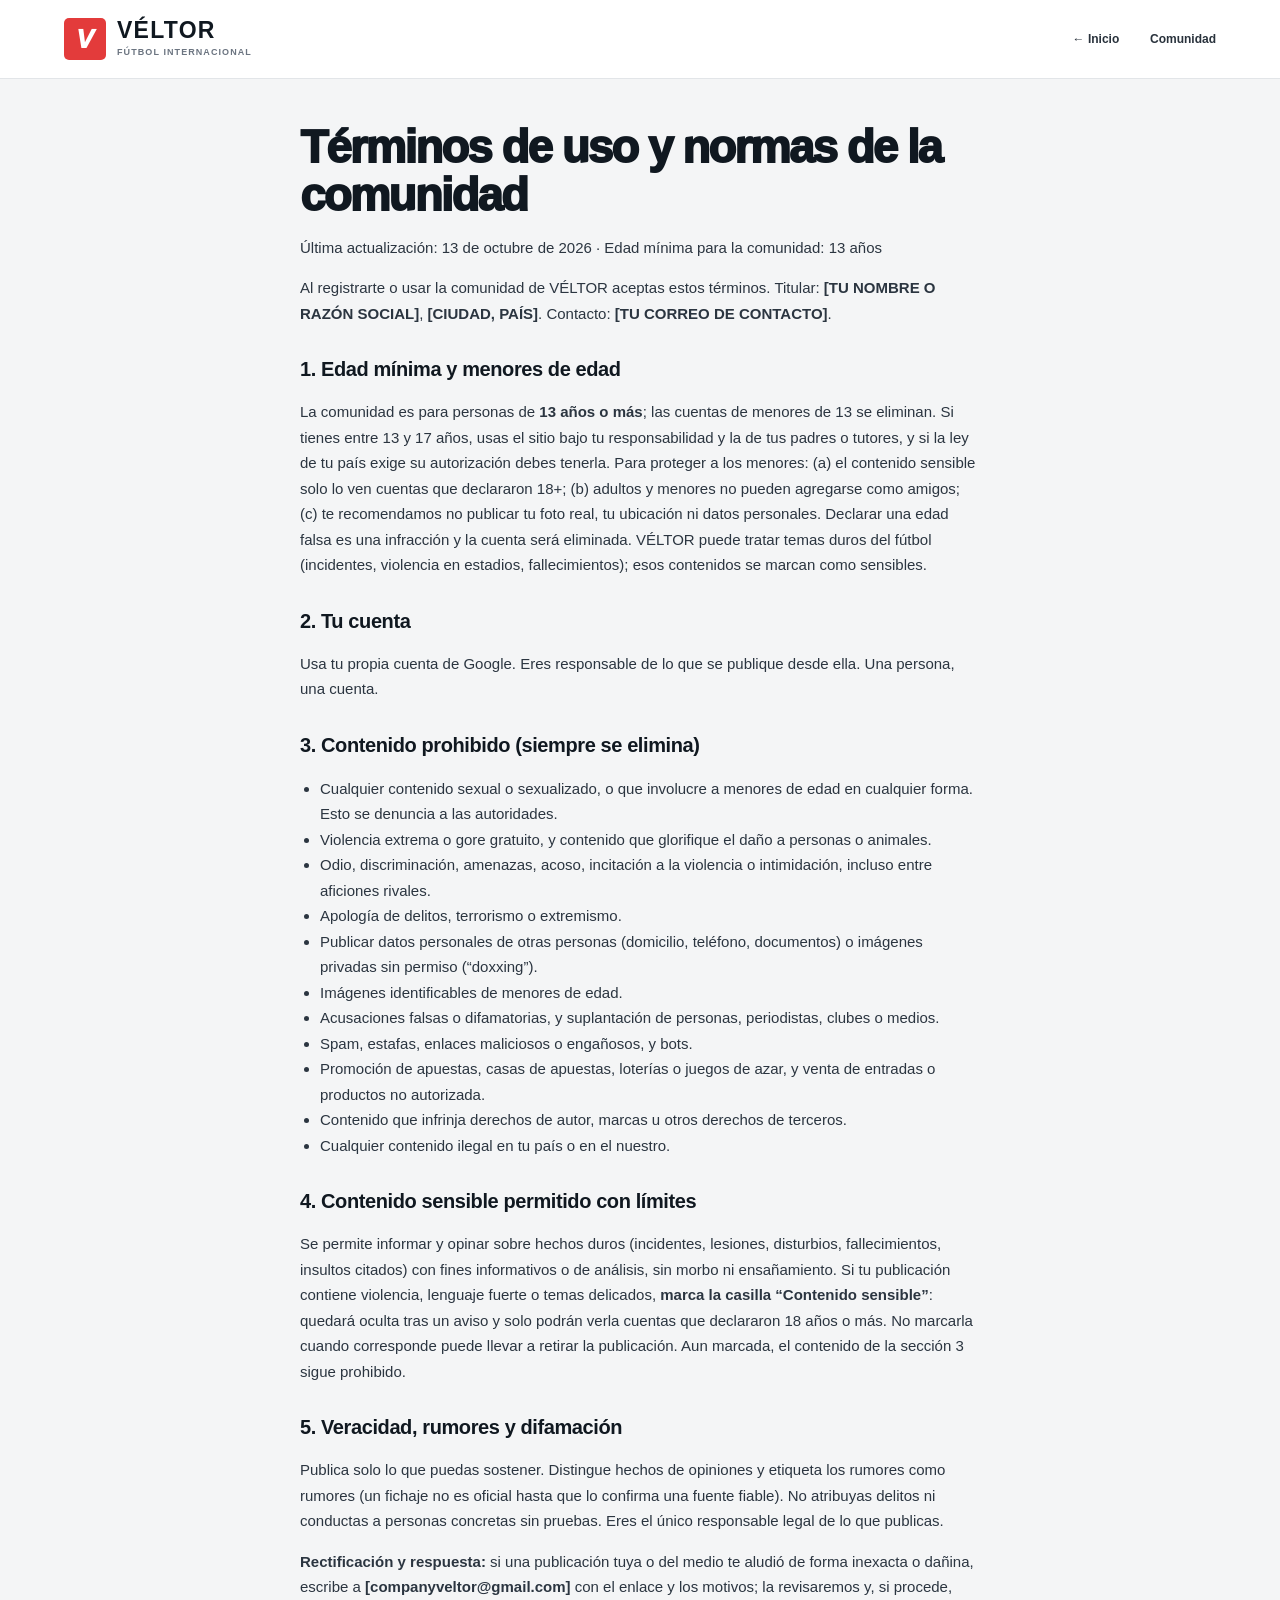
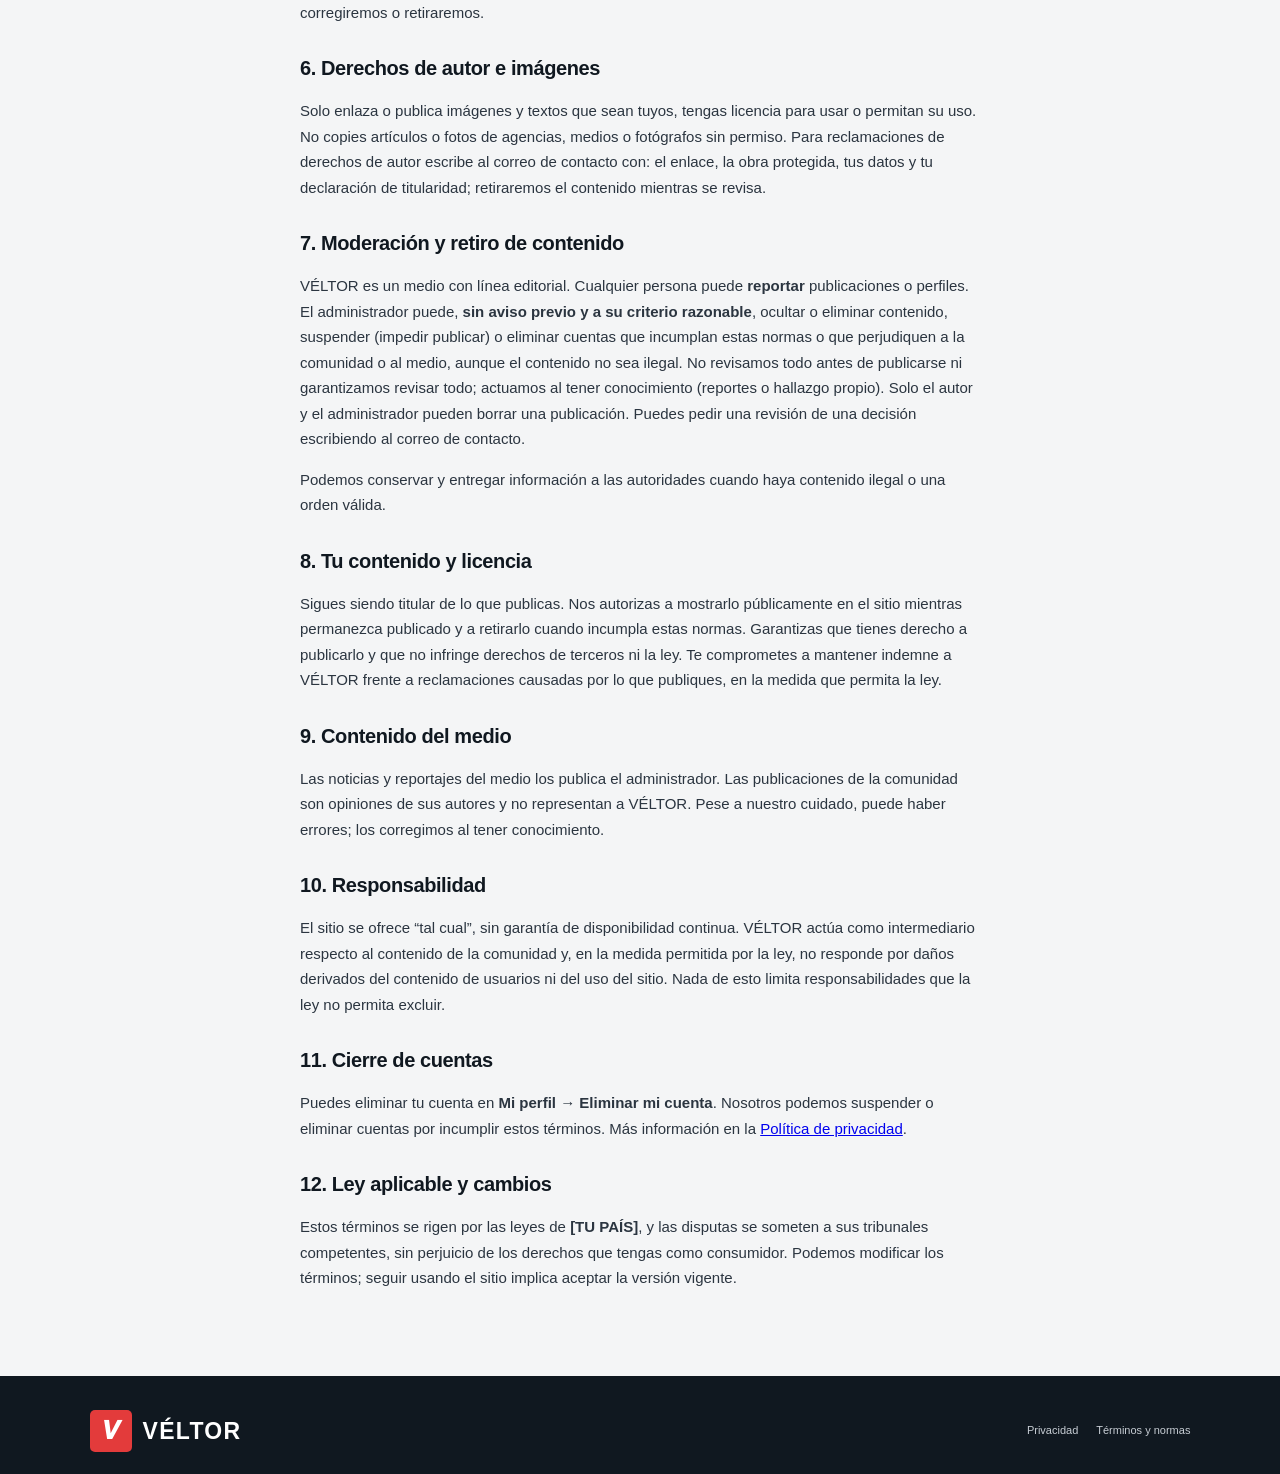
==== terminos.html @ b3429df5 "Add files via upload" ====
<!doctype html>
<html lang="es">
<head>
  <meta charset="utf-8">
  <meta name="viewport" content="width=device-width, initial-scale=1">
  <title>Términos de uso y normas de la comunidad — VÉLTOR</title>
  <link rel="stylesheet" href="styles.css">
</head>
<body>
  <header class="site-header">
    <a class="brand" href="index.html" aria-label="VÉLTOR"><span class="brand-mark">V</span><span><strong>VÉLTOR</strong><small>FÚTBOL INTERNACIONAL</small></span></a>
    <nav class="main-nav"><a href="index.html">← Inicio</a><a href="comunidad.html">Comunidad</a></nav>
  </header>
  <main class="reader legal">
    <h1>Términos de uso y normas de la comunidad</h1>
    <p class="muted">Última actualización: 13 de octubre de 2026 · Edad mínima para la comunidad: 13 años</p>

    <p>Al registrarte o usar la comunidad de VÉLTOR aceptas estos términos. Titular: <b>[TU NOMBRE O RAZÓN SOCIAL]</b>, <b>[CIUDAD, PAÍS]</b>. Contacto: <b>[TU CORREO DE CONTACTO]</b>.</p>

    <h2>1. Edad mínima y menores de edad</h2>
    <p>La comunidad es para personas de <b>13 años o más</b>; las cuentas de menores de 13 se eliminan. Si tienes entre 13 y 17 años, usas el sitio bajo tu responsabilidad y la de tus padres o tutores, y si la ley de tu país exige su autorización debes tenerla. Para proteger a los menores: (a) el contenido sensible solo lo ven cuentas que declararon 18+; (b) adultos y menores no pueden agregarse como amigos; (c) te recomendamos no publicar tu foto real, tu ubicación ni datos personales. Declarar una edad falsa es una infracción y la cuenta será eliminada. VÉLTOR puede tratar temas duros del fútbol (incidentes, violencia en estadios, fallecimientos); esos contenidos se marcan como sensibles.</p>

    <h2>2. Tu cuenta</h2>
    <p>Usa tu propia cuenta de Google. Eres responsable de lo que se publique desde ella. Una persona, una cuenta.</p>

    <h2>3. Contenido prohibido (siempre se elimina)</h2>
    <ul>
      <li>Cualquier contenido sexual o sexualizado, o que involucre a menores de edad en cualquier forma. Esto se denuncia a las autoridades.</li>
      <li>Violencia extrema o gore gratuito, y contenido que glorifique el daño a personas o animales.</li>
      <li>Odio, discriminación, amenazas, acoso, incitación a la violencia o intimidación, incluso entre aficiones rivales.</li>
      <li>Apología de delitos, terrorismo o extremismo.</li>
      <li>Publicar datos personales de otras personas (domicilio, teléfono, documentos) o imágenes privadas sin permiso (“doxxing”).</li>
      <li>Imágenes identificables de menores de edad.</li>
      <li>Acusaciones falsas o difamatorias, y suplantación de personas, periodistas, clubes o medios.</li>
      <li>Spam, estafas, enlaces maliciosos o engañosos, y bots.</li>
      <li>Promoción de apuestas, casas de apuestas, loterías o juegos de azar, y venta de entradas o productos no autorizada.</li>
      <li>Contenido que infrinja derechos de autor, marcas u otros derechos de terceros.</li>
      <li>Cualquier contenido ilegal en tu país o en el nuestro.</li>
    </ul>

    <h2>4. Contenido sensible permitido con límites</h2>
    <p>Se permite informar y opinar sobre hechos duros (incidentes, lesiones, disturbios, fallecimientos, insultos citados) con fines informativos o de análisis, sin morbo ni ensañamiento. Si tu publicación contiene violencia, lenguaje fuerte o temas delicados, <b>marca la casilla “Contenido sensible”</b>: quedará oculta tras un aviso y solo podrán verla cuentas que declararon 18 años o más. No marcarla cuando corresponde puede llevar a retirar la publicación. Aun marcada, el contenido de la sección 3 sigue prohibido.</p>

    <h2>5. Veracidad, rumores y difamación</h2>
    <p>Publica solo lo que puedas sostener. Distingue hechos de opiniones y etiqueta los rumores como rumores (un fichaje no es oficial hasta que lo confirma una fuente fiable). No atribuyas delitos ni conductas a personas concretas sin pruebas. Eres el único responsable legal de lo que publicas.</p>
    <p><b>Rectificación y respuesta:</b> si una publicación tuya o del medio te aludió de forma inexacta o dañina, escribe a <b>[companyveltor@gmail.com]</b> con el enlace y los motivos; la revisaremos y, si procede, corregiremos o retiraremos.</p>

    <h2>6. Derechos de autor e imágenes</h2>
    <p>Solo enlaza o publica imágenes y textos que sean tuyos, tengas licencia para usar o permitan su uso. No copies artículos o fotos de agencias, medios o fotógrafos sin permiso. Para reclamaciones de derechos de autor escribe al correo de contacto con: el enlace, la obra protegida, tus datos y tu declaración de titularidad; retiraremos el contenido mientras se revisa.</p>

    <h2>7. Moderación y retiro de contenido</h2>
    <p>VÉLTOR es un medio con línea editorial. Cualquier persona puede <b>reportar</b> publicaciones o perfiles. El administrador puede, <b>sin aviso previo y a su criterio razonable</b>, ocultar o eliminar contenido, suspender (impedir publicar) o eliminar cuentas que incumplan estas normas o que perjudiquen a la comunidad o al medio, aunque el contenido no sea ilegal. No revisamos todo antes de publicarse ni garantizamos revisar todo; actuamos al tener conocimiento (reportes o hallazgo propio). Solo el autor y el administrador pueden borrar una publicación. Puedes pedir una revisión de una decisión escribiendo al correo de contacto.</p>
    <p>Podemos conservar y entregar información a las autoridades cuando haya contenido ilegal o una orden válida.</p>

    <h2>8. Tu contenido y licencia</h2>
    <p>Sigues siendo titular de lo que publicas. Nos autorizas a mostrarlo públicamente en el sitio mientras permanezca publicado y a retirarlo cuando incumpla estas normas. Garantizas que tienes derecho a publicarlo y que no infringe derechos de terceros ni la ley. Te comprometes a mantener indemne a VÉLTOR frente a reclamaciones causadas por lo que publiques, en la medida que permita la ley.</p>

    <h2>9. Contenido del medio</h2>
    <p>Las noticias y reportajes del medio los publica el administrador. Las publicaciones de la comunidad son opiniones de sus autores y no representan a VÉLTOR. Pese a nuestro cuidado, puede haber errores; los corregimos al tener conocimiento.</p>

    <h2>10. Responsabilidad</h2>
    <p>El sitio se ofrece “tal cual”, sin garantía de disponibilidad continua. VÉLTOR actúa como intermediario respecto al contenido de la comunidad y, en la medida permitida por la ley, no responde por daños derivados del contenido de usuarios ni del uso del sitio. Nada de esto limita responsabilidades que la ley no permita excluir.</p>

    <h2>11. Cierre de cuentas</h2>
    <p>Puedes eliminar tu cuenta en <b>Mi perfil → Eliminar mi cuenta</b>. Nosotros podemos suspender o eliminar cuentas por incumplir estos términos. Más información en la <a href="privacidad.html">Política de privacidad</a>.</p>

    <h2>12. Ley aplicable y cambios</h2>
    <p>Estos términos se rigen por las leyes de <b>[TU PAÍS]</b>, y las disputas se someten a sus tribunales competentes, sin perjuicio de los derechos que tengas como consumidor. Podemos modificar los términos; seguir usando el sitio implica aceptar la versión vigente.</p>

  </main>
  <footer><a class="brand footer-brand" href="index.html"><span class="brand-mark">V</span><span><strong>VÉLTOR</strong></span></a><div class="footer-links"><a href="privacidad.html">Privacidad</a><a href="terminos.html">Términos y normas</a></div></footer>
</body>
</html>
---- styles.css ----
:root{--red:#e33b3b;--red-dark:#bd272e;--ink:#101820;--muted:#6b7480;--paper:#f4f5f6;--line:#e2e5e8;--white:#fff;--navy:#1b2938}*{box-sizing:border-box}html{scroll-behavior:smooth}body{margin:0;background:var(--paper);color:var(--ink);font-family:Inter,Arial,Helvetica,sans-serif;line-height:1.5}.topline{background:var(--ink);color:#cbd0d6;display:flex;justify-content:space-between;align-items:center;padding:8px max(5vw,20px);font-size:10px;letter-spacing:.16em;font-weight:800}.language{background:transparent;color:#fff;border:1px solid #5d6670;border-radius:3px;padding:5px 9px;font-weight:800;cursor:pointer}.site-header{padding:18px max(5vw,20px);display:flex;align-items:center;justify-content:space-between;gap:24px;background:#fff;border-bottom:1px solid var(--line)}.brand{display:flex;align-items:center;gap:11px;text-decoration:none;color:var(--ink)}.brand-mark{display:grid;place-items:center;width:42px;height:42px;background:var(--red);color:#fff;font-weight:950;font-size:26px;border-radius:5px;font-style:italic}.brand strong{display:block;font-size:23px;letter-spacing:.055em;line-height:1.05}.brand small{display:block;font-size:9px;font-weight:800;letter-spacing:.12em;margin-top:4px;color:var(--muted)}.main-nav{display:flex;align-items:center;gap:clamp(12px,2.4vw,32px)}.main-nav a{color:#29323c;text-decoration:none;font-weight:800;font-size:12px}.main-nav a:hover,.footer-links a:hover{color:var(--red)}.hero{background:var(--ink);color:#fff;padding:clamp(40px,7vw,88px) max(7vw,22px);display:grid;grid-template-columns:1fr .9fr;gap:30px;align-items:center;overflow:hidden;min-height:430px}.eyebrow{font-size:10px;letter-spacing:.16em;font-weight:900;margin:0 0 13px;color:var(--red)}.hero .eyebrow{color:#ff7777}.live-dot{display:inline-block;width:7px;height:7px;background:var(--red);border-radius:50%;margin-right:8px}.hero h1{font-size:clamp(48px,7vw,90px);line-height:.94;letter-spacing:-.065em;margin:0 0 23px;font-weight:950}.hero h1 em{font-style:normal;color:#ff5353}.hero-description{max-width:500px;color:#c6cdd5;font-size:16px;margin:0 0 28px}.button{display:inline-flex;align-items:center;gap:18px;text-decoration:none;padding:13px 17px;border-radius:4px;font-size:12px;font-weight:900;transition:transform .2s}.button:hover{transform:translateY(-2px)}.button-red{background:var(--red);color:#fff}.hero-art{height:310px;position:relative;display:grid;place-items:center;background:radial-gradient(circle at 50% 50%,#293b4d 0,#182430 40%,transparent 70%)}.ball{height:170px;width:170px;border:2px solid #fff;border-radius:50%;display:grid;place-items:center;background:linear-gradient(135deg,#e33b3b,#a41f2a);box-shadow:0 25px 65px #0008;transform:rotate(-15deg);z-index:2}.ball span{font-size:110px;font-weight:950;color:#fff;letter-spacing:-.12em;font-style:italic;margin-right:12px}.orbit{position:absolute;border:1px solid #ffffff35;border-radius:50%;width:275px;height:100px;transform:rotate(-35deg)}.orbit-two{width:310px;height:140px;transform:rotate(35deg)}.art-caption{position:absolute;bottom:12px;right:6%;display:flex;flex-direction:column;text-align:right;letter-spacing:.16em}.art-caption b{font-size:14px}.art-caption span{font-size:9px;color:#aeb8c3}.ticker{display:flex;justify-content:center;align-items:center;gap:clamp(12px,3vw,38px);padding:13px 18px;background:var(--red);color:#fff;font-size:10px;font-weight:900;letter-spacing:.13em;flex-wrap:wrap}.ticker i{font-style:normal;color:#ffc5c5}.section,.score-section{padding:60px max(7vw,22px)}.section-heading{display:flex;align-items:end;justify-content:space-between;gap:20px;margin-bottom:24px}.section-heading h2{font-size:clamp(27px,4vw,42px);line-height:1.05;letter-spacing:-.04em;margin:0;font-weight:950}.section-note{font-size:10px;color:var(--muted);font-weight:700}.filter-row{display:flex;gap:7px;margin-bottom:20px;flex-wrap:wrap}.filter{border:1px solid #d9dde1;background:transparent;color:#505b66;padding:8px 13px;border-radius:3px;font-size:11px;font-weight:800;cursor:pointer}.filter.active,.filter:hover{background:var(--ink);color:#fff;border-color:var(--ink)}.article-grid{display:grid;grid-template-columns:1.25fr 1fr 1fr;gap:17px}.article-card{background:#fff;border:1px solid var(--line);min-width:0}.article-image{height:175px;position:relative;overflow:hidden;display:grid;place-items:center}.featured-card .article-image{height:225px}.image-label{position:absolute;top:12px;left:12px;background:var(--red);color:#fff;padding:5px 7px;font-size:9px;letter-spacing:.1em;font-weight:900;z-index:2}.image-stadium{background:linear-gradient(180deg,#233a4b 0%,#526f7a 42%,#18362e 43%,#07140f 100%)}.image-stadium:before{content:"";position:absolute;width:140%;height:120px;border:3px solid #b9d7c755;border-radius:50%;top:25%;left:-20%;transform:rotate(-9deg)}.stadium-lines{position:absolute;bottom:-30px;left:10%;width:80%;height:100px;border:2px solid #cce2d355;transform:perspective(100px) rotateX(14deg)}.image-tactics{background:linear-gradient(135deg,#172d31,#31584c)}.tactics-board{font-size:50px;color:#d8f3d6;font-weight:950;letter-spacing:-.08em;transform:rotate(-9deg);text-shadow:0 4px 20px #0006}.image-transfer{background:linear-gradient(135deg,#38222a,#9e3038)}.transfer-arrows{font-size:58px;color:#fff;font-weight:900;letter-spacing:-.2em;transform:rotate(-15deg)}.article-content{padding:18px}.article-meta{font-size:9px;letter-spacing:.12em;font-weight:900;color:var(--red);margin:0 0 10px}.article-content h3{font-size:19px;line-height:1.18;letter-spacing:-.025em;margin:0 0 10px;font-weight:900}.featured-card h3{font-size:24px}.article-content p:not(.article-meta){font-size:12px;color:var(--muted);margin:0 0 16px}.read-link{font-size:11px;color:var(--ink);font-weight:900;text-decoration:none;display:inline-flex;gap:14px}.read-link span{color:var(--red)}.score-section{background:#e9ecef}.score-placeholder{display:flex;align-items:center;gap:18px;background:#fff;border:1px solid #dce0e4;padding:22px}.score-icon{width:54px;height:54px;display:grid;place-items:center;background:var(--ink);color:#fff;font-weight:950;border-radius:5px;flex-shrink:0}.score-placeholder h3{font-size:17px;margin:0 0 5px}.score-placeholder p{font-size:12px;color:var(--muted);margin:0;max-width:620px}.pill{margin-left:auto;border:1px solid #d6dade;border-radius:20px;padding:6px 9px;font-size:8px;font-weight:900;letter-spacing:.1em;white-space:nowrap}.transfer-strip{padding:38px max(7vw,22px);background:var(--red);color:#fff;display:flex;align-items:center;justify-content:space-between;gap:24px}.transfer-strip .eyebrow{color:#ffd4d4}.transfer-strip h2{font-size:clamp(30px,4vw,44px);line-height:1;margin:0 0 10px;letter-spacing:-.05em}.transfer-strip p:not(.eyebrow){max-width:650px;color:#ffe9e9;font-size:13px;margin:0}.button-light{background:#fff;color:var(--ink);white-space:nowrap}.about-section{background:#fff}.about-copy{font-size:18px;max-width:800px;color:#4c5661;line-height:1.7}footer{background:var(--ink);color:#c7cdd4;padding:34px max(7vw,22px) 22px;display:grid;grid-template-columns:1fr 1fr;gap:22px;align-items:center}.footer-brand{color:#fff}.footer-brand .brand-mark{background:var(--red)}footer p{font-size:12px;margin:0}.footer-links{display:flex;gap:18px;justify-content:flex-end}.footer-links a{font-size:11px;color:#c7cdd4;text-decoration:none}.copyright{grid-column:1/-1;border-top:1px solid #ffffff20;padding-top:16px;color:#8e99a5;font-size:10px}.hidden{display:none!important}@media(max-width:800px){.site-header{align-items:flex-start;flex-direction:column}.main-nav{flex-wrap:wrap;gap:15px}.hero{grid-template-columns:1fr;gap:0}.hero-art{height:230px}.ball{height:135px;width:135px}.ball span{font-size:85px}.article-grid{grid-template-columns:1fr 1fr}.featured-card{grid-column:1/-1}.section,.score-section{padding-top:42px;padding-bottom:42px}.transfer-strip{align-items:flex-start;flex-direction:column}footer{grid-template-columns:1fr}.footer-links{justify-content:flex-start}.copyright{grid-column:auto}}@media(max-width:520px){.topline{font-size:8px;letter-spacing:.08em}.hero{padding-top:45px}.hero-art{height:190px}.orbit{width:230px;height:80px}.orbit-two{width:245px;height:100px}.article-grid{grid-template-columns:1fr}.featured-card{grid-column:auto}.article-image,.featured-card .article-image{height:190px}.section-heading{align-items:flex-start;flex-direction:column;gap:8px}.score-placeholder{align-items:flex-start;flex-wrap:wrap}.pill{margin-left:72px}.ticker{font-size:8px}.brand strong{font-size:21px}}

/* ===== Panel privado y lector de artículos ===== */
.admin-body{background:var(--paper)}
.admin-wrap{max-width:760px;margin:0 auto;padding:30px 20px 60px;display:grid;gap:18px}
.admin-card{background:#fff;border:1px solid var(--line);padding:22px}
.admin-card h2{margin:0 0 16px;font-size:22px;letter-spacing:-.03em}
.admin-card form{display:grid;gap:14px}
.admin-card label{display:grid;gap:6px;font-size:12px;font-weight:800}
.admin-card input,.admin-card select,.admin-card textarea{font:inherit;font-size:14px;font-weight:400;padding:10px;border:1px solid #cfd4d9;border-radius:3px;width:100%;background:#fff}
.admin-card label.check{display:flex;align-items:center;gap:8px}
.admin-card label.check input{width:auto}
.admin-card button.button{border:0;cursor:pointer;font-family:inherit}
.admin-row{display:flex;justify-content:space-between;align-items:center;gap:12px;flex-wrap:wrap}
.admin-msg{margin:0;font-size:12px;font-weight:700}.admin-msg.ok{color:#1d7a3c}.admin-msg.err{color:var(--red-dark)}
.admin-card code{font-size:11px;word-break:break-all;background:#eef0f2;padding:2px 5px}
.post-row{display:flex;justify-content:space-between;gap:12px;align-items:center;padding:12px 0;border-top:1px solid var(--line);flex-wrap:wrap}
.post-actions{display:flex;gap:6px}.filter.danger:hover{background:var(--red);border-color:var(--red)}
.reader{max-width:720px;margin:0 auto;padding:44px 20px 70px}
.reader h1{font-size:clamp(30px,5vw,46px);line-height:1.05;letter-spacing:-.045em;margin:0 0 14px;font-weight:950}
.reader-summary{font-size:18px;color:#4c5661}
.reader-image{height:320px;background:#ccd2d8 center/cover;margin:22px 0}
.reader-body p{font-size:17px;line-height:1.75;margin:0 0 20px;white-space:pre-line}
@media(max-width:520px){.reader-image{height:210px}}

/* ===== Comunidad ===== */
.community{max-width:720px;margin:0 auto;padding:24px 16px 70px}
.community input,.community textarea,.community select{font:inherit;font-size:14px;padding:10px;border:1px solid #cfd4d9;border-radius:3px;width:100%;background:#fff;margin-bottom:8px}
.community .button{border:0;cursor:pointer;font-family:inherit}
.login-buttons{display:flex;gap:10px;flex-wrap:wrap;margin:14px 0}
.tabs{display:flex;gap:6px;flex-wrap:wrap;margin:16px 0}
.muted{color:var(--muted);font-size:13px}
.composer{margin-bottom:16px}
.post{background:#fff;border:1px solid var(--line);padding:16px;margin-bottom:14px}
.post-head{display:flex;gap:10px;align-items:center}
.avatar{width:40px;height:40px;border-radius:50%;background:var(--navy) center/cover;color:#fff;display:grid;place-items:center;font-weight:900;flex-shrink:0}
.avatar.big{width:72px;height:72px;font-size:28px}
.linkbtn{background:none;border:0;padding:0;font:inherit;font-weight:900;cursor:pointer;color:var(--ink);text-align:left}
.linkbtn:hover{color:var(--red)}
.post-text{white-space:pre-wrap;font-size:15px;margin:12px 0}
.post-img{width:100%;max-height:420px;object-fit:cover;margin-bottom:10px}
.post .post-actions{display:flex;gap:6px;flex-wrap:wrap}
.send-box{display:flex;gap:6px;margin-top:10px;align-items:center}.send-box select{margin:0}
.profile-head{display:flex;gap:16px;align-items:center;margin-bottom:16px}
.profile-head h2{margin:0 0 4px}
.chat{display:flex;flex-direction:column;gap:8px;margin:14px 0;max-height:420px;overflow:auto}
.bubble{background:#fff;border:1px solid var(--line);padding:8px 12px;max-width:80%;align-self:flex-start;display:flex;flex-direction:column;gap:2px;font-size:14px}
.bubble.mine{align-self:flex-end;background:var(--ink);color:#fff}.bubble.mine a{color:#ff9a9a}.bubble a{color:var(--red);font-weight:800}
.bubble small{font-size:10px;opacity:.6}
.toast{position:fixed;bottom:20px;left:50%;transform:translateX(-50%);background:var(--ink);color:#fff;padding:10px 16px;border-radius:4px;font-size:13px;z-index:9}
.legal h2{font-size:20px;margin:28px 0 8px;letter-spacing:-.02em}
.legal p,.legal li{font-size:15px;line-height:1.7;color:#2b3540}
.legal ul{padding-left:20px}
.community input[type=checkbox],.admin-card input[type=checkbox]{width:auto;margin:0 8px 0 0}
.community label.check{display:flex;align-items:flex-start;font-size:13px;margin:6px 0 10px;line-height:1.4}
.post>.filter.danger{margin:10px 0}
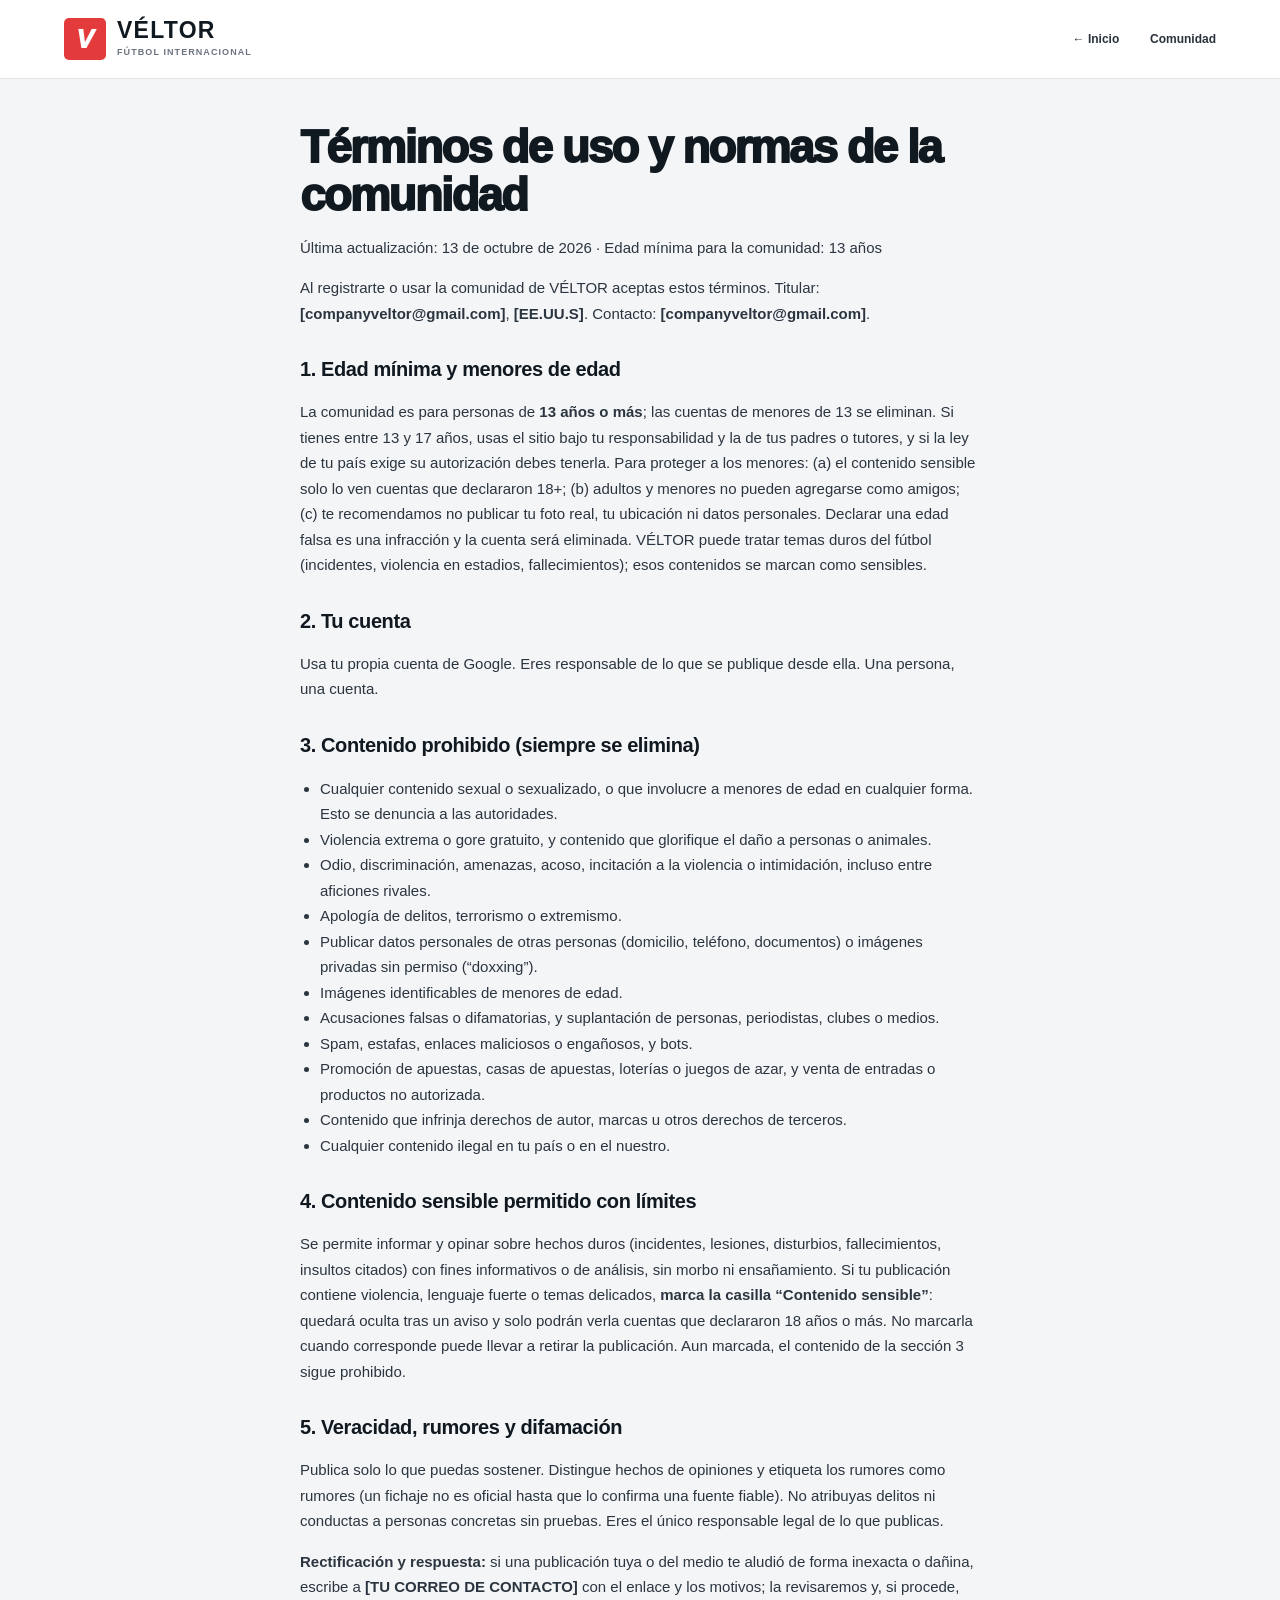
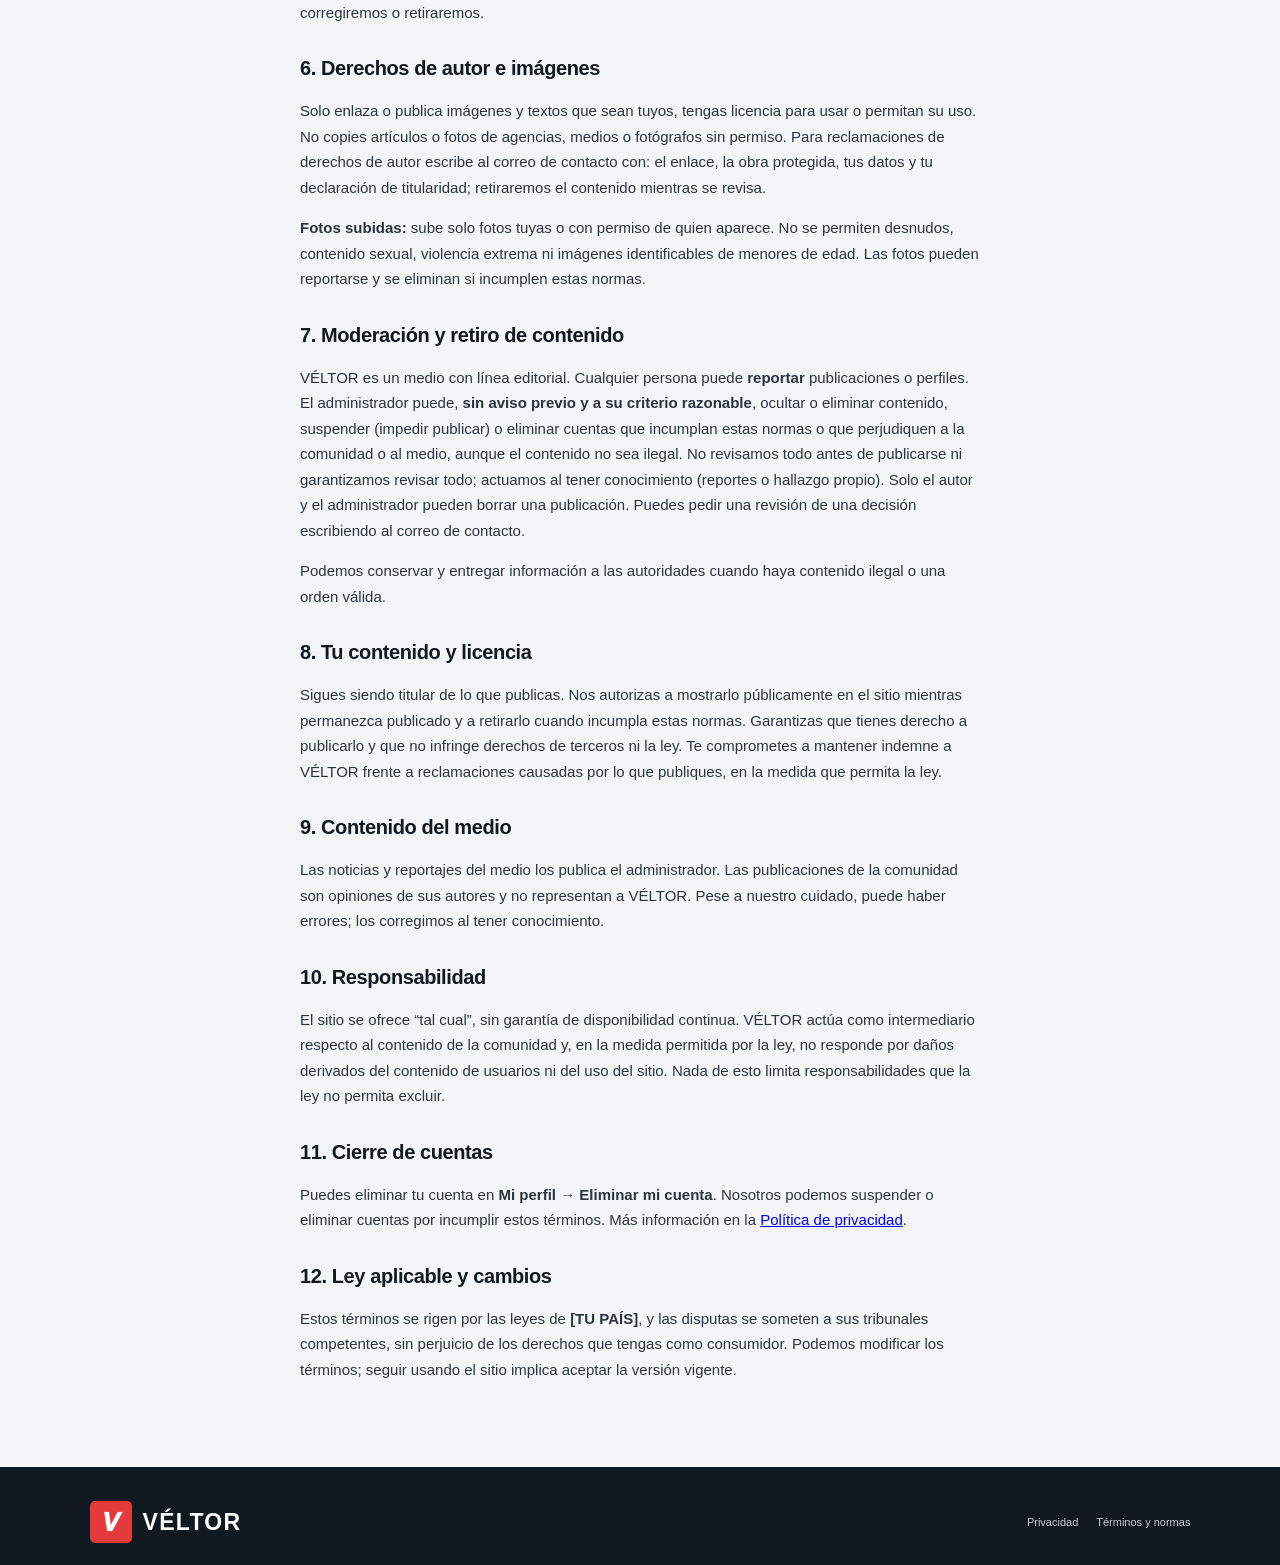
==== commit 0df4979b: "Update contact information in terminos.html" ====
--- a/terminos.html
+++ b/terminos.html
@@ -15,7 +15,7 @@
     <h1>Términos de uso y normas de la comunidad</h1>
     <p class="muted">Última actualización: 13 de octubre de 2026 · Edad mínima para la comunidad: 13 años</p>
 
-    <p>Al registrarte o usar la comunidad de VÉLTOR aceptas estos términos. Titular: <b>[TU NOMBRE O RAZÓN SOCIAL]</b>, <b>[CIUDAD, PAÍS]</b>. Contacto: <b>[TU CORREO DE CONTACTO]</b>.</p>
+    <p>Al registrarte o usar la comunidad de VÉLTOR aceptas estos términos. Titular: <b>[companyveltor@gmail.com]</b>, <b>[EE.UU.S]</b>. Contacto: <b>[companyveltor@gmail.com]</b>.</p>
 
     <h2>1. Edad mínima y menores de edad</h2>
     <p>La comunidad es para personas de <b>13 años o más</b>; las cuentas de menores de 13 se eliminan. Si tienes entre 13 y 17 años, usas el sitio bajo tu responsabilidad y la de tus padres o tutores, y si la ley de tu país exige su autorización debes tenerla. Para proteger a los menores: (a) el contenido sensible solo lo ven cuentas que declararon 18+; (b) adultos y menores no pueden agregarse como amigos; (c) te recomendamos no publicar tu foto real, tu ubicación ni datos personales. Declarar una edad falsa es una infracción y la cuenta será eliminada. VÉLTOR puede tratar temas duros del fútbol (incidentes, violencia en estadios, fallecimientos); esos contenidos se marcan como sensibles.</p>
@@ -43,10 +43,12 @@
 
     <h2>5. Veracidad, rumores y difamación</h2>
     <p>Publica solo lo que puedas sostener. Distingue hechos de opiniones y etiqueta los rumores como rumores (un fichaje no es oficial hasta que lo confirma una fuente fiable). No atribuyas delitos ni conductas a personas concretas sin pruebas. Eres el único responsable legal de lo que publicas.</p>
-    <p><b>Rectificación y respuesta:</b> si una publicación tuya o del medio te aludió de forma inexacta o dañina, escribe a <b>[companyveltor@gmail.com]</b> con el enlace y los motivos; la revisaremos y, si procede, corregiremos o retiraremos.</p>
+    <p><b>Rectificación y respuesta:</b> si una publicación tuya o del medio te aludió de forma inexacta o dañina, escribe a <b>[TU CORREO DE CONTACTO]</b> con el enlace y los motivos; la revisaremos y, si procede, corregiremos o retiraremos.</p>
 
     <h2>6. Derechos de autor e imágenes</h2>
     <p>Solo enlaza o publica imágenes y textos que sean tuyos, tengas licencia para usar o permitan su uso. No copies artículos o fotos de agencias, medios o fotógrafos sin permiso. Para reclamaciones de derechos de autor escribe al correo de contacto con: el enlace, la obra protegida, tus datos y tu declaración de titularidad; retiraremos el contenido mientras se revisa.</p>
+
+    <p><b>Fotos subidas:</b> sube solo fotos tuyas o con permiso de quien aparece. No se permiten desnudos, contenido sexual, violencia extrema ni imágenes identificables de menores de edad. Las fotos pueden reportarse y se eliminan si incumplen estas normas.</p>
 
     <h2>7. Moderación y retiro de contenido</h2>
     <p>VÉLTOR es un medio con línea editorial. Cualquier persona puede <b>reportar</b> publicaciones o perfiles. El administrador puede, <b>sin aviso previo y a su criterio razonable</b>, ocultar o eliminar contenido, suspender (impedir publicar) o eliminar cuentas que incumplan estas normas o que perjudiquen a la comunidad o al medio, aunque el contenido no sea ilegal. No revisamos todo antes de publicarse ni garantizamos revisar todo; actuamos al tener conocimiento (reportes o hallazgo propio). Solo el autor y el administrador pueden borrar una publicación. Puedes pedir una revisión de una decisión escribiendo al correo de contacto.</p>
